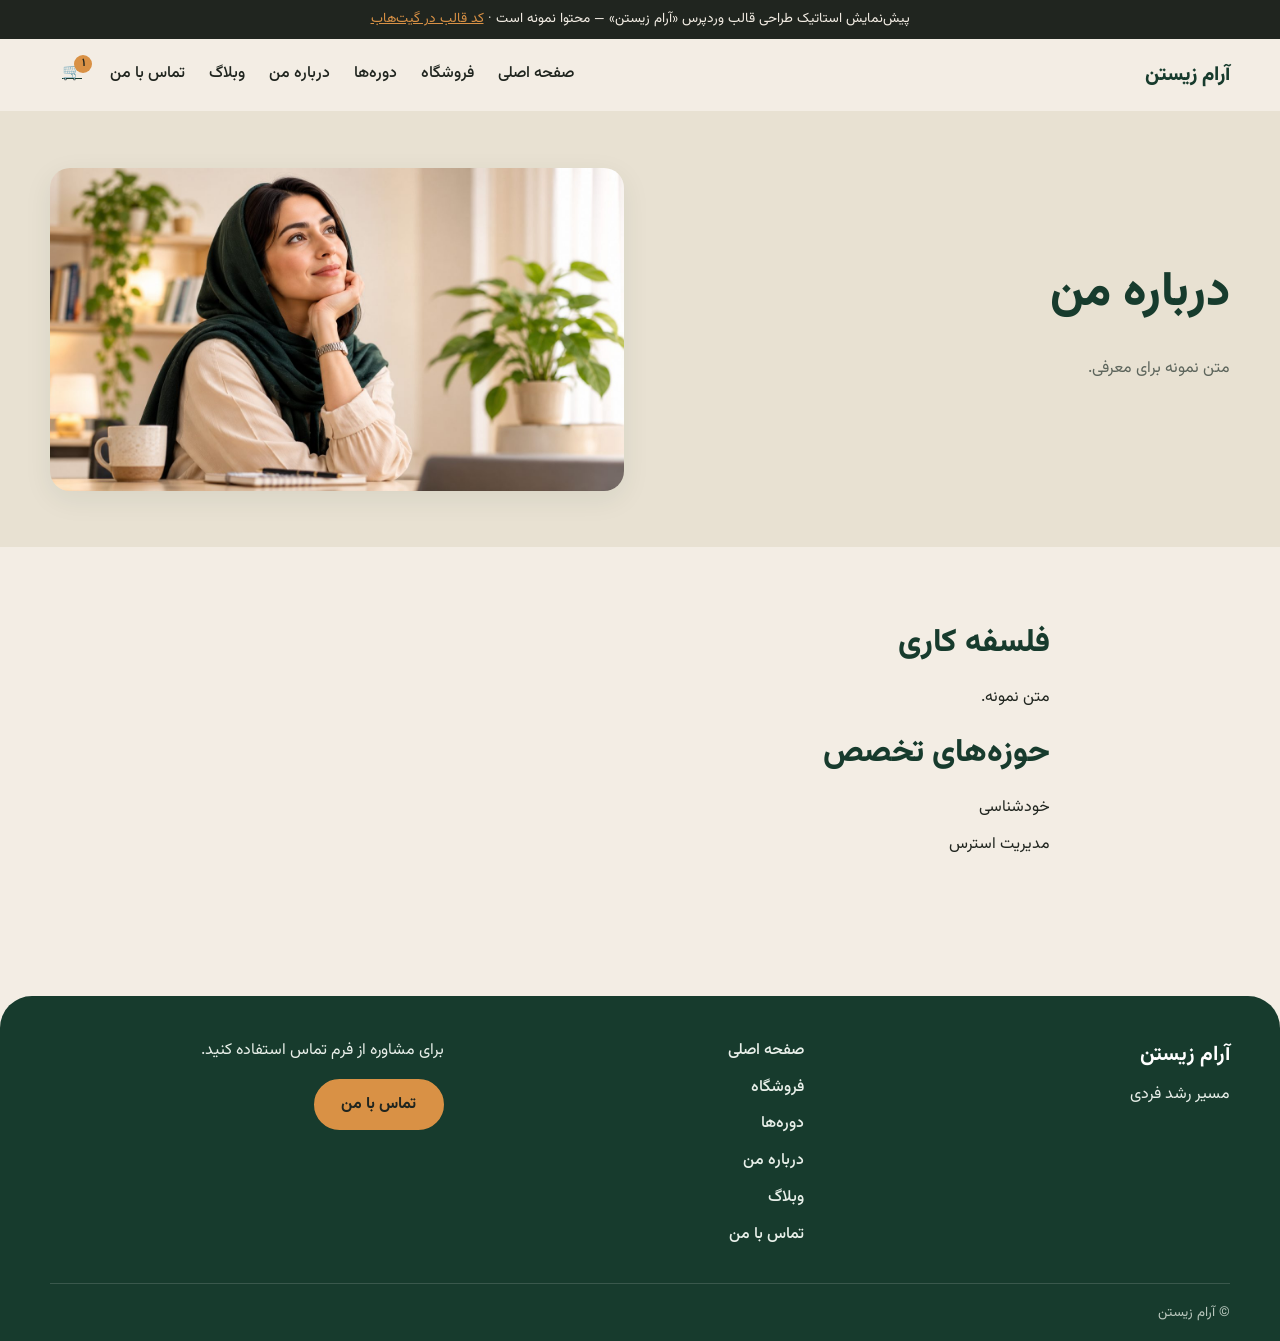
==== about.html @ 64fafef5 "Add files via upload" ====
<!DOCTYPE html><html lang="fa" dir="rtl"><head><meta charset="utf-8"><meta name="viewport" content="width=device-width,initial-scale=1"><title>درباره من | آرام زیستن</title><link rel="stylesheet" href="https://fonts.googleapis.com/css2?family=Vazirmatn:wght@300;400;500;700;800&display=swap"><link rel="stylesheet" href="assets/main.css"><link rel="stylesheet" href="assets/preview.css"></head><body><div class="demo-bar">پیش‌نمایش استاتیک طراحی قالب وردپرس «آرام زیستن» — محتوا نمونه است · <a href="https://github.com/mohadeseh-tavakoli/Aram-zist">کد قالب در گیت‌هاب</a></div><header class="site-header"><div class="wrap header-row"><button class="icon-btn nav-toggle" aria-expanded="false" aria-controls="primary-nav" aria-label="منو">☰</button><a class="brand" href="index.html"><span class="brand-name">آرام زیستن</span></a><nav id="primary-nav" class="primary-nav"><ul class="menu"><li><a href="index.html">صفحه اصلی</a></li><li><a href="shop.html">فروشگاه</a></li><li><a href="shop.html">دوره‌ها</a></li><li><a href="about.html">درباره من</a></li><li><a href="index.html">وبلاگ</a></li><li><a href="contact.html">تماس با من</a></li></ul></nav><div class="header-tools"><a class="icon-btn" href="cart.html" aria-label="سبد خرید">🛒<span class="cart-count">۱</span></a></div></div></header><main><section class="page-hero"><div class="wrap split"><div><h1>درباره من</h1><p>متن نمونه برای معرفی.</p></div><img src="assets/portrait.jpg" alt=""></div></section><div class="wrap section narrow entry"><h2>فلسفه کاری</h2><p>متن نمونه.</p><h2>حوزه‌های تخصص</h2><ul class="checks"><li>خودشناسی</li><li>مدیریت استرس</li></ul></div></main><footer class="site-footer"><div class="wrap footer-row"><div class="footer-brand"><strong>آرام زیستن</strong><span>مسیر رشد فردی</span></div><nav><ul class="menu"><li><a href="index.html">صفحه اصلی</a></li><li><a href="shop.html">فروشگاه</a></li><li><a href="shop.html">دوره‌ها</a></li><li><a href="about.html">درباره من</a></li><li><a href="index.html">وبلاگ</a></li><li><a href="contact.html">تماس با من</a></li></ul></nav><div class="newsletter"><span>برای مشاوره از فرم تماس استفاده کنید.</span><a class="btn" href="contact.html">تماس با من</a></div></div><div class="wrap copy">© آرام زیستن</div></footer><script>var n=document.querySelector('.nav-toggle'),m=document.getElementById('primary-nav');n.onclick=function(){var o=m.classList.toggle('open');n.setAttribute('aria-expanded',o)}</script></body></html>
---- assets/main.css ----
:root{--green:#173B2D;--cream:#F3EDE4;--beige:#E8E1D2;--orange:#D99145;--white:#fff;--text:#20251F;--muted:#5d655c;--r:20px;--shadow:0 8px 28px rgba(23,59,45,.08);--font:'Vazirmatn',Tahoma,system-ui,sans-serif}
*,*::before,*::after{box-sizing:border-box}
html{scroll-behavior:smooth}
body{margin:0;background:var(--cream);color:var(--text);font:400 1rem/1.9 var(--font);direction:rtl;text-align:right;-webkit-font-smoothing:antialiased}
img{max-width:100%;height:auto;display:block}
a{color:var(--green)}
h1,h2,h3{line-height:1.5;color:var(--green);margin:0 0 .5em;font-weight:800}
h1{font-size:clamp(1.9rem,4vw,3rem)}h2{font-size:clamp(1.4rem,2.6vw,2rem)}h3{font-size:1.15rem}
.wrap{width:min(1180px,100% - 2rem);margin-inline:auto}
.narrow{max-width:820px}.center{text-align:center}
.section{padding-block:clamp(2.5rem,6vw,4.5rem)}
.sr{position:absolute;width:1px;height:1px;overflow:hidden;clip:rect(0 0 0 0)}
.skip{position:absolute;inset-inline-start:1rem;top:-4rem;background:var(--green);color:#fff;padding:.5rem 1rem;border-radius:8px;z-index:100}.skip:focus{top:1rem}
:focus-visible{outline:3px solid var(--orange);outline-offset:2px}
.notice{background:var(--beige);border-radius:12px;padding:1rem;color:var(--muted)}
/* buttons */
.btn,.button,button.button,.woocommerce a.button,.woocommerce button.button,.woocommerce input.button,.woocommerce #respond input#submit{display:inline-flex;align-items:center;justify-content:center;gap:.5rem;background:var(--green);color:#fff;border:2px solid var(--green);border-radius:999px;padding:.7rem 1.6rem;font:700 1rem var(--font);text-decoration:none;cursor:pointer;min-height:46px;transition:background .2s,transform .2s}
.btn:hover,.woocommerce a.button:hover,.woocommerce button.button:hover{background:#0f2a20;color:#fff}
.btn-orange{background:var(--orange);border-color:var(--orange);color:#20251F}.btn-orange:hover{background:#c9812f;color:#20251F}
.btn-ghost{background:transparent;color:var(--green)}.btn-ghost:hover{background:var(--green);color:#fff}
.btn-sm{padding:.4rem 1.1rem;min-height:38px;font-size:.9rem}
.woocommerce a.button.alt,.woocommerce button.button.alt,.woocommerce #respond input#submit.alt{background:var(--orange);border-color:var(--orange);color:#20251F}
.woocommerce a.button.alt:hover,.woocommerce button.button.alt:hover{background:#c9812f;color:#20251F}
.icon-btn{position:relative;display:inline-flex;align-items:center;justify-content:center;width:44px;height:44px;border:0;background:transparent;color:var(--green);border-radius:50%;cursor:pointer}
.icon-btn:hover{background:var(--beige)}
/* header */
.site-header{position:sticky;top:0;z-index:50;background:rgba(243,237,228,.94);backdrop-filter:blur(8px);border-bottom:1px solid var(--beige)}
.header-row{display:flex;align-items:center;gap:1rem;min-height:72px}
.brand{text-decoration:none;font-weight:800;font-size:1.25rem;color:var(--green)}
.brand img{max-height:48px;width:auto}
.primary-nav{margin-inline-start:auto}
.menu{list-style:none;margin:0;padding:0;display:flex;gap:1.5rem}
.menu a{text-decoration:none;color:var(--text);font-weight:500;padding:.4rem 0;border-bottom:2px solid transparent}
.menu a:hover,.menu .current-menu-item>a{border-color:var(--orange)}
.menu li{position:relative}.menu .sub-menu{display:none;position:absolute;inset-inline-start:0;top:100%;background:#fff;list-style:none;margin:0;padding:.5rem;border-radius:12px;box-shadow:var(--shadow);min-width:180px}.menu li:hover>.sub-menu,.menu li:focus-within>.sub-menu{display:block}
.header-tools{display:flex;align-items:center;gap:.25rem}
.nav-toggle{display:none}
.cart-count{position:absolute;top:2px;inset-inline-start:2px;min-width:18px;height:18px;border-radius:9px;background:var(--orange);color:#20251F;font-size:.7rem;font-weight:700;line-height:18px;text-align:center;padding:0 4px}
.cart-count[data-count="0"]{display:none}
.header-search{background:var(--beige);padding:.75rem 0}.header-search form{display:flex;gap:.5rem}.header-search input{flex:1}
/* forms */
input[type=text],input[type=email],input[type=tel],input[type=search],input[type=number],input[type=password],textarea,select,.woocommerce form .form-row input.input-text,.woocommerce form .form-row textarea{width:100%;padding:.7rem 1rem;border:1.5px solid #cfc7b6;border-radius:14px;background:#fff;font:inherit;color:var(--text)}
input:focus,textarea:focus,select:focus{border-color:var(--green)}
.form label{display:block;font-weight:500;margin-bottom:.25rem}
.form p{margin:0 0 1rem}.field-error{display:block;color:#a12a1f;font-size:.875rem;margin-top:.25rem}
input.invalid,textarea.invalid{border-color:#a12a1f}
.form-msg{padding:.75rem 1rem;border-radius:12px}.form-msg.ok{background:#dcebe1;color:#0f3a24}.form-msg.err{background:#f6dcd8;color:#7a1f16}
.hp{position:absolute;inset-inline-start:-9999px}
.btn[disabled]{opacity:.6;cursor:wait}
/* hero */
.hero{padding-top:1.5rem}
.hero-grid{display:grid;grid-template-columns:1.05fr 1fr;gap:2rem;align-items:center;background:linear-gradient(135deg,var(--beige),var(--cream));border-radius:32px;padding:clamp(1.5rem,4vw,3rem);overflow:hidden}
.hero-text p{font-size:1.1rem;color:var(--muted);max-width:34em}
.actions{display:flex;flex-wrap:wrap;gap:.75rem;margin-top:1.5rem}
.hero-figure{margin:0}.hero-figure img{border-radius:28px;aspect-ratio:4/3;object-fit:cover;object-position:60% 30%;width:100%;box-shadow:var(--shadow)}
.trust{list-style:none;display:grid;grid-template-columns:repeat(3,1fr);gap:1rem;padding:0;margin-top:1.25rem}
.trust li{display:flex;align-items:center;justify-content:center;gap:.6rem;background:#fff;border-radius:var(--r);padding:1rem;box-shadow:var(--shadow);color:var(--green);font-weight:500}
.page-hero{background:var(--beige);padding:clamp(2rem,5vw,3.5rem) 0}
.page-hero p{color:var(--muted);max-width:36em}
.split{display:grid;grid-template-columns:1fr 1fr;gap:2rem;align-items:center}
.split img{border-radius:var(--r);box-shadow:var(--shadow)}
/* sections */
.sec-head{display:flex;justify-content:space-between;align-items:baseline;gap:1rem}
.more{font-size:.9rem;color:var(--orange);font-weight:700;text-decoration:none;filter:brightness(.7)}
.about-strip{background:var(--beige)}
.benefits{list-style:none;display:grid;grid-template-columns:repeat(auto-fit,minmax(170px,1fr));gap:1rem;padding:0}
.benefits li,.checks li{display:flex;align-items:center;gap:.6rem}
.benefits li{background:#fff;border-radius:var(--r);padding:1.1rem;box-shadow:var(--shadow);font-weight:500}
.benefits .icon,.checks .icon{color:var(--green);flex:none}
.checks{list-style:none;padding:0}.checks li{margin-bottom:.4rem}
.cta-band{display:flex;flex-wrap:wrap;gap:1.5rem;align-items:center;justify-content:space-between;background:var(--green);color:#fff;border-radius:28px;padding:clamp(1.5rem,4vw,2.5rem)}
.cta-band h2{color:#fff;margin:0}.cta-band p{margin:.25rem 0 0;color:#e1e8e3}
/* course cards + WC loop */
.course-grid,.woocommerce ul.products{display:grid;grid-template-columns:repeat(3,1fr);gap:1.5rem;list-style:none;margin:0;padding:0}
.woocommerce ul.products::before,.woocommerce ul.products::after{display:none}
.course-card,.woocommerce ul.products li.product{background:#fff;border-radius:var(--r);box-shadow:var(--shadow);overflow:hidden;width:auto!important;margin:0!important;float:none!important;padding:0 0 1rem;display:flex;flex-direction:column;position:relative}
.course-thumb{position:relative;display:block}.course-thumb img,.woocommerce ul.products li.product img{width:100%;aspect-ratio:16/11;object-fit:cover;margin:0!important}
.course-body{padding:1rem 1.25rem 0;display:flex;flex-direction:column;gap:.4rem;flex:1}
.course-body h3 a,.woocommerce-loop-product__title{color:var(--green);text-decoration:none}
.course-body p,.loop-desc{margin:0;color:var(--muted);font-size:.92rem;line-height:1.8}
.course-foot{display:flex;justify-content:space-between;align-items:center;gap:.5rem;margin-top:auto;padding-top:.75rem}
.price,.woocommerce .price,.woocommerce div.product p.price{color:var(--green)!important;font-weight:800}
.price del{color:var(--muted);font-weight:400;margin-inline-end:.4rem}.price ins{text-decoration:none}
.badge,.woocommerce span.onsale{position:absolute;top:12px;inset-inline-start:12px;background:var(--orange);color:#20251F;border-radius:999px;font-weight:700;font-size:.8rem;padding:.15rem .8rem;min-height:0;min-width:0;line-height:1.7;margin:0}
.woocommerce ul.products li.product .woocommerce-loop-product__title,.woocommerce ul.products li.product .price,.woocommerce ul.products li.product .star-rating,.woocommerce ul.products li.product .loop-desc{margin-inline:1.25rem}
.woocommerce ul.products li.product .button{margin:.75rem 1.25rem 0;align-self:flex-start}
.stars{display:inline-flex;color:#cfc7b6}.stars .on{color:var(--orange)}.stars .icon{width:16px;height:16px}
.woocommerce .star-rating span::before{color:var(--orange)}
.muted{color:var(--muted);font-size:.85rem}
/* shop layout */
.woocommerce-page #main>.woocommerce-notices-wrapper,.woocommerce-page #main>.woocommerce-breadcrumb{width:min(1180px,100% - 2rem);margin:1rem auto 0}
.archive.woocommerce #primary,.post-type-archive-product #main,.tax-product_cat #main{display:block}
.shop-wrap{display:grid;grid-template-columns:260px 1fr;gap:2rem}
.woocommerce .woocommerce-result-count,.woocommerce .woocommerce-ordering{margin-bottom:1rem}
.shop-side .widget{background:#fff;border-radius:var(--r);padding:1.1rem 1.25rem;box-shadow:var(--shadow);margin-bottom:1rem}
.shop-side ul{list-style:none;padding:0;margin:0}.shop-side li{padding:.2rem 0}.shop-side a{text-decoration:none}
.widget-title{font-size:1rem}
.woocommerce .widget_price_filter .ui-slider .ui-slider-range{background:var(--orange)}
.woocommerce .widget_price_filter .ui-slider .ui-slider-handle{background:var(--green)}
.woocommerce nav.woocommerce-pagination ul{border:0;display:flex;gap:.4rem;justify-content:center}
.woocommerce nav.woocommerce-pagination ul li{border:0}
.woocommerce nav.woocommerce-pagination ul li a,.woocommerce nav.woocommerce-pagination ul li span{border-radius:50%;min-width:40px;line-height:40px;padding:0;text-align:center;background:#fff}
.woocommerce nav.woocommerce-pagination ul li span.current{background:var(--green);color:#fff}
/* single product */
.woocommerce div.product{display:grid;grid-template-columns:1fr 1fr;gap:2rem;padding-block:2rem}
.woocommerce div.product div.images,.woocommerce div.product div.summary{float:none;width:auto;margin:0}
.woocommerce div.product div.images img{border-radius:var(--r)}
.woocommerce div.product .product_title{font-size:clamp(1.6rem,3vw,2.2rem)}
.woocommerce div.product p.price{font-size:1.6rem}
.woocommerce div.product form.cart .button{min-height:54px;font-size:1.1rem;padding-inline:2.5rem;box-shadow:0 8px 20px rgba(217,145,69,.35)}
.woocommerce .quantity .qty{width:5rem;border-radius:14px;border:1.5px solid #cfc7b6;padding:.6rem}
.course-features{list-style:none;padding:0;margin:1.25rem 0}.course-features li{display:flex;gap:.6rem;align-items:center;margin-bottom:.3rem}.course-features .icon{color:var(--green)}
.woocommerce div.product .woocommerce-tabs,.woocommerce div.product .related,.woocommerce div.product .instructor{grid-column:1/-1}
.woocommerce div.product .woocommerce-tabs ul.tabs{padding:0;margin:0 0 1rem;display:flex;gap:1rem;flex-wrap:wrap;border-bottom:1px solid var(--beige);overflow:visible}
.woocommerce div.product .woocommerce-tabs ul.tabs::before,.woocommerce div.product .woocommerce-tabs ul.tabs li::before,.woocommerce div.product .woocommerce-tabs ul.tabs li::after{display:none}
.woocommerce div.product .woocommerce-tabs ul.tabs li{background:none;border:0;margin:0;padding:0;border-radius:0}
.woocommerce div.product .woocommerce-tabs ul.tabs li a{padding:.6rem .2rem;color:var(--muted);font-weight:700}
.woocommerce div.product .woocommerce-tabs ul.tabs li.active a{color:var(--green);box-shadow:0 2px 0 var(--orange)}
.woocommerce div.product .woocommerce-tabs .panel{background:#fff;border-radius:var(--r);padding:1.5rem;box-shadow:var(--shadow)}
.curriculum{padding-inline-start:1.4rem}.curriculum li{padding:.4rem 0;border-bottom:1px dashed var(--beige)}
.instructor{display:flex;gap:1.25rem;align-items:center;background:#fff;border-radius:var(--r);padding:1.25rem;box-shadow:var(--shadow)}
.instructor img{width:96px;height:96px;border-radius:50%;object-fit:cover;object-position:60% 25%}.instructor h3,.instructor p{margin:0 0 .3rem}
.sticky-cta{display:none}
/* cart + checkout + account */
.woocommerce table.shop_table{border:0;border-collapse:separate;border-spacing:0 .75rem;background:none}
.woocommerce table.shop_table th,.woocommerce table.shop_table td{border:0;background:#fff;padding:1rem}
.woocommerce table.shop_table td:first-child,.woocommerce table.shop_table th:first-child{border-radius:0 var(--r) var(--r) 0}
.woocommerce table.shop_table td:last-child,.woocommerce table.shop_table th:last-child{border-radius:var(--r) 0 0 var(--r)}
.woocommerce table.cart img{width:72px;border-radius:12px}
.woocommerce a.remove{color:#a12a1f!important;font-size:1.4rem}.woocommerce a.remove:hover{background:#a12a1f;color:#fff!important}
.woocommerce .cart-collaterals .cart_totals{float:none;width:min(480px,100%);margin-inline-start:0}
.woocommerce .cart-collaterals .cart_totals h2{font-size:1.3rem}
.woocommerce #coupon_code{width:12rem;display:inline-block}
.woocommerce .wc-proceed-to-checkout a.checkout-button{background:var(--green);color:#fff;font-size:1.05rem;padding:1rem}
.woocommerce-message,.woocommerce-info,.woocommerce-error{border:0;border-radius:14px;background:var(--beige);color:var(--text)}
.woocommerce-message::before,.woocommerce-info::before{color:var(--green)}
.woocommerce-checkout #payment{background:var(--beige);border-radius:var(--r)}
.woocommerce-account .woocommerce-MyAccount-navigation ul{list-style:none;padding:0}
.entry>.woocommerce,.woocommerce-cart .entry,.woocommerce-checkout .entry,.woocommerce-account .entry{max-width:1100px}
/* posts, pages */
.post-grid{display:grid;grid-template-columns:repeat(3,1fr);gap:1.5rem}
.post-card{background:#fff;border-radius:var(--r);box-shadow:var(--shadow);overflow:hidden}
.post-card img{width:100%;aspect-ratio:16/10;object-fit:cover}.post-card-body{padding:1rem 1.25rem}.post-card h2,.post-card h3{font-size:1.1rem;margin:0}.post-card a{text-decoration:none}
.entry img{border-radius:var(--r)}.meta{color:var(--muted)}
/* testimonials, faq */
.sec-title{margin-bottom:1.25rem}
.slider{display:flex;align-items:center;gap:.5rem}
.slider-track{display:flex;gap:1rem;overflow-x:auto;scroll-snap-type:x mandatory;scrollbar-width:none;flex:1;padding:.5rem .25rem}
.slider-track::-webkit-scrollbar{display:none}
.review{flex:0 0 min(360px,85%);scroll-snap-align:start;margin:0;background:#fff;border-radius:var(--r);padding:1.5rem;box-shadow:var(--shadow)}
.review footer{display:flex;align-items:center;gap:.75rem;margin-top:1rem}.review img{border-radius:50%;width:56px;height:56px;object-fit:cover}.review cite{font-style:normal;font-weight:700;color:var(--green)}
.faq-item{background:#fff;border-radius:16px;margin-bottom:.75rem;box-shadow:var(--shadow)}
.faq-item h3{margin:0}.faq-item button{all:unset;box-sizing:border-box;display:flex;justify-content:space-between;width:100%;padding:1rem 1.25rem;cursor:pointer;font-weight:700;color:var(--green)}
.faq-item button:focus-visible{outline:3px solid var(--orange)}
.faq-item button::after{content:"+";font-size:1.4rem;line-height:1}.faq-item button[aria-expanded=true]::after{content:"−"}
.faq-panel{padding:0 1.25rem 1.25rem;color:var(--muted)}
/* contact */
.contact-grid{display:grid;grid-template-columns:1.2fr 1fr;gap:2rem}
.contact-info{background:#fff;border-radius:var(--r);padding:1.5rem;box-shadow:var(--shadow);align-self:start}
.map{width:100%;height:240px;border:0;border-radius:var(--r);margin-top:1rem}
.social{display:flex;gap:1rem;flex-wrap:wrap;margin:.75rem 0}
/* footer */
.site-footer{background:var(--green);color:#e8efe9;margin-top:3rem;padding:2.5rem 0 1rem;border-radius:32px 32px 0 0}
.site-footer a{color:#fff}
.footer-row{display:grid;grid-template-columns:1.2fr 1fr 1.2fr;gap:2rem;align-items:start}
.footer-brand{display:flex;flex-direction:column;gap:.25rem}.footer-brand strong{font-size:1.3rem;color:#fff}
.site-footer .menu{flex-direction:column;gap:.4rem}.site-footer .menu a{color:#e8efe9}
.newsletter{display:flex;flex-direction:column;gap:.75rem;align-items:flex-start}
.site-footer .btn{background:var(--orange);border-color:var(--orange);color:#20251F}
.copy{margin-top:2rem;padding-top:1rem;border-top:1px solid rgba(255,255,255,.15);font-size:.85rem;color:#b9c7bd}
/* responsive */
@media (max-width:1024px){.course-grid,.woocommerce ul.products,.post-grid{grid-template-columns:repeat(2,1fr)}.hero-grid,.split{grid-template-columns:1fr}.shop-wrap{grid-template-columns:1fr}.footer-row{grid-template-columns:1fr 1fr}}
@media (max-width:820px){
	.nav-toggle{display:inline-flex}
	.primary-nav{position:fixed;inset:72px 0 auto 0;background:var(--cream);padding:1rem;border-bottom:1px solid var(--beige);transform:translateY(-120%);visibility:hidden;transition:transform .25s,visibility .25s;margin:0;max-height:calc(100vh - 72px);overflow:auto}
	.primary-nav.open{transform:none;visibility:visible}
	.menu{flex-direction:column;gap:0}.menu a{display:block;padding:.8rem .25rem;border-bottom:1px solid var(--beige)}
	.menu .sub-menu{position:static;display:block;box-shadow:none;background:none}
	.brand{margin-inline-end:auto}.header-row{gap:.25rem}
	.woocommerce div.product{grid-template-columns:1fr}
	.contact-grid{grid-template-columns:1fr}
	.sticky-cta{display:flex;position:fixed;inset:auto 0 0 0;z-index:60;background:#fff;box-shadow:0 -6px 20px rgba(0,0,0,.12);padding:.6rem 1rem calc(.6rem + env(safe-area-inset-bottom));align-items:center;justify-content:space-between;gap:1rem}
	body.single-product{padding-bottom:84px}
	.woocommerce table.shop_table_responsive tr td{background:#fff}
}
@media (max-width:600px){.course-grid,.woocommerce ul.products,.post-grid{grid-template-columns:1fr}.trust{grid-template-columns:1fr}.footer-row{grid-template-columns:1fr}.instructor{flex-direction:column;text-align:center}}
@media (prefers-reduced-motion:reduce){*{transition:none!important;scroll-behavior:auto!important}}
---- assets/preview.css ----
.demo-bar{background:#20251F;color:#f3ede4;text-align:center;font-size:.85rem;padding:.4rem 1rem}.demo-bar a{color:#D99145}
.ph{aspect-ratio:16/11;display:block}.g1{background:linear-gradient(135deg,#173B2D,#4f7a5e)}.g2{background:linear-gradient(135deg,#D99145,#e8c08a)}.g3{background:linear-gradient(135deg,#6b8f71,#E8E1D2)}.g4{background:linear-gradient(135deg,#E8E1D2,#b9a98a)}
.shop-wrap{display:grid;grid-template-columns:260px 1fr;gap:2rem}@media(max-width:1024px){.shop-wrap{grid-template-columns:1fr}}
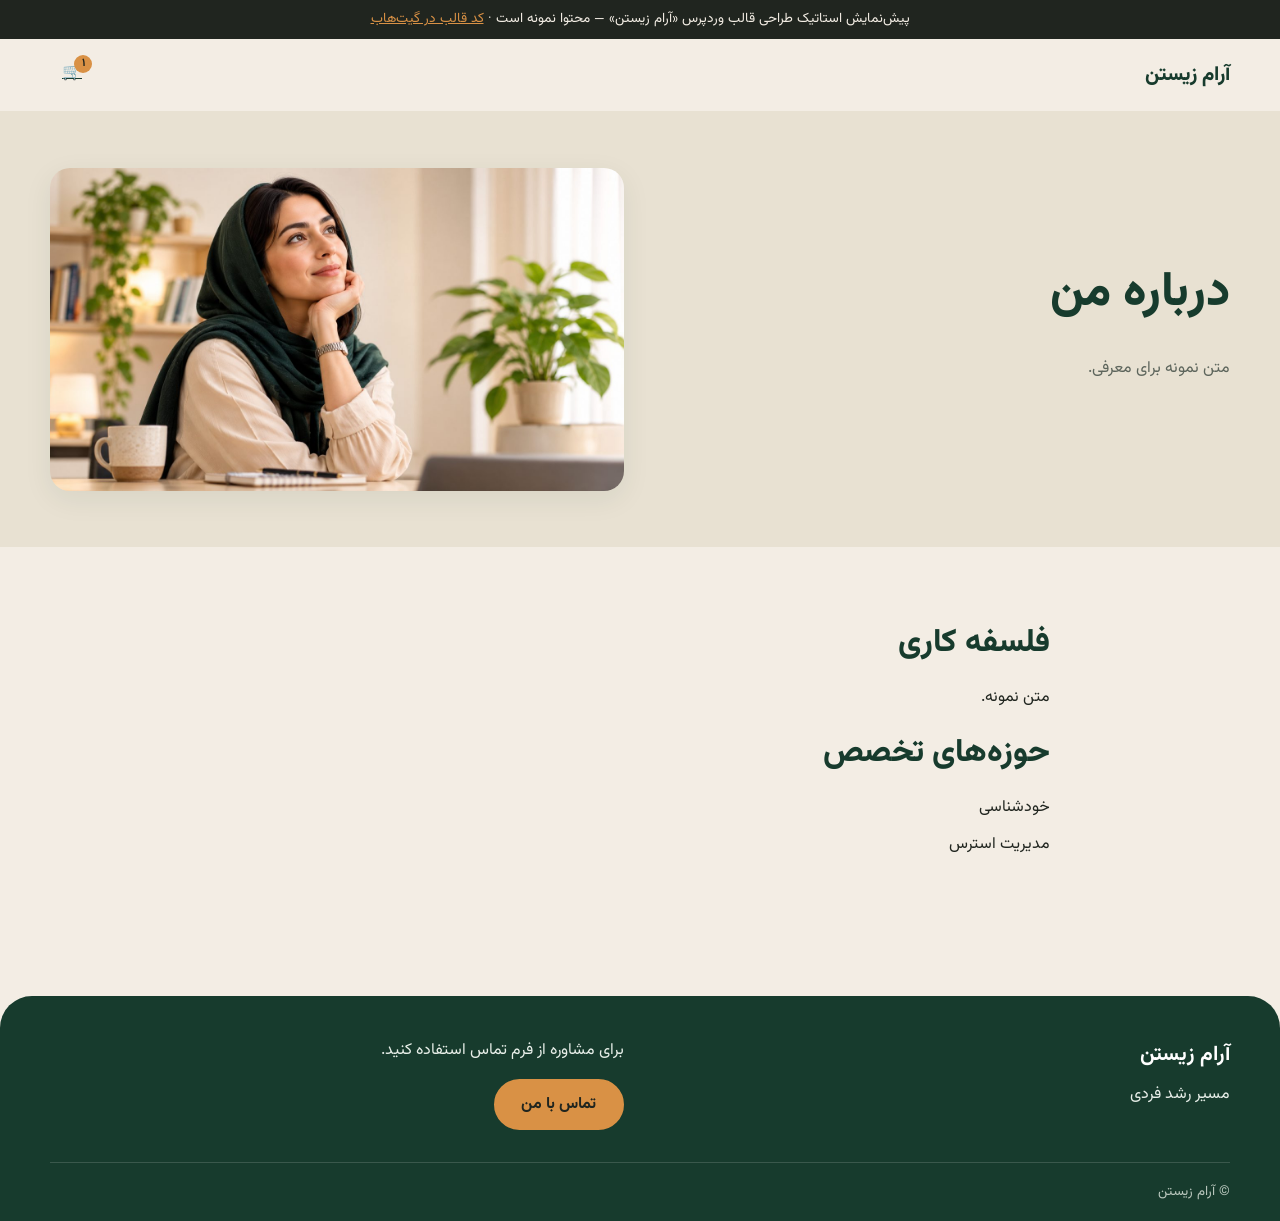
==== commit 331f7451: "Add files via upload" ====
--- a/about.html
+++ b/about.html
@@ -1 +1 @@
-<!DOCTYPE html><html lang="fa" dir="rtl"><head><meta charset="utf-8"><meta name="viewport" content="width=device-width,initial-scale=1"><title>درباره من | آرام زیستن</title><link rel="stylesheet" href="https://fonts.googleapis.com/css2?family=Vazirmatn:wght@300;400;500;700;800&display=swap"><link rel="stylesheet" href="assets/main.css"><link rel="stylesheet" href="assets/preview.css"></head><body><div class="demo-bar">پیش‌نمایش استاتیک طراحی قالب وردپرس «آرام زیستن» — محتوا نمونه است · <a href="https://github.com/mohadeseh-tavakoli/Aram-zist">کد قالب در گیت‌هاب</a></div><header class="site-header"><div class="wrap header-row"><button class="icon-btn nav-toggle" aria-expanded="false" aria-controls="primary-nav" aria-label="منو">☰</button><a class="brand" href="index.html"><span class="brand-name">آرام زیستن</span></a><nav id="primary-nav" class="primary-nav"><ul class="menu"><li><a href="index.html">صفحه اصلی</a></li><li><a href="shop.html">فروشگاه</a></li><li><a href="shop.html">دوره‌ها</a></li><li><a href="about.html">درباره من</a></li><li><a href="index.html">وبلاگ</a></li><li><a href="contact.html">تماس با من</a></li></ul></nav><div class="header-tools"><a class="icon-btn" href="cart.html" aria-label="سبد خرید">🛒<span class="cart-count">۱</span></a></div></div></header><main><section class="page-hero"><div class="wrap split"><div><h1>درباره من</h1><p>متن نمونه برای معرفی.</p></div><img src="assets/portrait.jpg" alt=""></div></section><div class="wrap section narrow entry"><h2>فلسفه کاری</h2><p>متن نمونه.</p><h2>حوزه‌های تخصص</h2><ul class="checks"><li>خودشناسی</li><li>مدیریت استرس</li></ul></div></main><footer class="site-footer"><div class="wrap footer-row"><div class="footer-brand"><strong>آرام زیستن</strong><span>مسیر رشد فردی</span></div><nav><ul class="menu"><li><a href="index.html">صفحه اصلی</a></li><li><a href="shop.html">فروشگاه</a></li><li><a href="shop.html">دوره‌ها</a></li><li><a href="about.html">درباره من</a></li><li><a href="index.html">وبلاگ</a></li><li><a href="contact.html">تماس با من</a></li></ul></nav><div class="newsletter"><span>برای مشاوره از فرم تماس استفاده کنید.</span><a class="btn" href="contact.html">تماس با من</a></div></div><div class="wrap copy">© آرام زیستن</div></footer><script>var n=document.querySelector('.nav-toggle'),m=document.getElementById('primary-nav');n.onclick=function(){var o=m.classList.toggle('open');n.setAttribute('aria-expanded',o)}</script></body></html>+<!DOCTYPE html><html lang="fa" dir="rtl"><head><meta charset="utf-8"><meta name="viewport" content="width=device-width,initial-scale=1"><title>درباره من | آرام زیستن</title><link rel="stylesheet" href="https://fonts.googleapis.com/css2?family=Vazirmatn:wght@300;400;500;700;800&display=swap"><link rel="stylesheet" href="assets/main.css"><link rel="stylesheet" href="assets/preview.css"></head><body><div class="demo-bar">پیش‌نمایش استاتیک طراحی قالب وردپرس «آرام زیستن» — محتوا نمونه است · <a href="https://github.com/mohadeseh-tavakoli/Aram-zist">کد قالب در گیت‌هاب</a></div><header class="site-header"><div class="wrap header-row"><a class="brand" href="index.html"><span class="brand-name">آرام زیستن</span></a><div class="header-tools"><a class="icon-btn" href="cart.html" aria-label="سبد خرید">🛒<span class="cart-count">۱</span></a></div></div></header><main><section class="page-hero"><div class="wrap split"><div><h1>درباره من</h1><p>متن نمونه برای معرفی.</p></div><img src="assets/portrait.jpg" alt=""></div></section><div class="wrap section narrow entry"><h2>فلسفه کاری</h2><p>متن نمونه.</p><h2>حوزه‌های تخصص</h2><ul class="checks"><li>خودشناسی</li><li>مدیریت استرس</li></ul></div></main><footer class="site-footer"><div class="wrap footer-row"><div class="footer-brand"><strong>آرام زیستن</strong><span>مسیر رشد فردی</span></div><div class="newsletter"><span>برای مشاوره از فرم تماس استفاده کنید.</span><a class="btn" href="contact.html">تماس با من</a></div></div><div class="wrap copy">© آرام زیستن</div></footer></body></html>
--- a/assets/main.css
+++ b/assets/main.css
@@ -2,7 +2,8 @@
 *,*::before,*::after{box-sizing:border-box}
 html{scroll-behavior:smooth}
 body{margin:0;background:var(--cream);color:var(--text);font:400 1rem/1.9 var(--font);direction:rtl;text-align:right;-webkit-font-smoothing:antialiased}
-img{max-width:100%;height:auto;display:block}
+img,iframe,video{max-width:100%;height:auto;display:block}
+body{overflow-x:hidden}
 a{color:var(--green)}
 h1,h2,h3{line-height:1.5;color:var(--green);margin:0 0 .5em;font-weight:800}
 h1{font-size:clamp(1.9rem,4vw,3rem)}h2{font-size:clamp(1.4rem,2.6vw,2rem)}h3{font-size:1.15rem}
@@ -33,7 +34,8 @@
 .menu a{text-decoration:none;color:var(--text);font-weight:500;padding:.4rem 0;border-bottom:2px solid transparent}
 .menu a:hover,.menu .current-menu-item>a{border-color:var(--orange)}
 .menu li{position:relative}.menu .sub-menu{display:none;position:absolute;inset-inline-start:0;top:100%;background:#fff;list-style:none;margin:0;padding:.5rem;border-radius:12px;box-shadow:var(--shadow);min-width:180px}.menu li:hover>.sub-menu,.menu li:focus-within>.sub-menu{display:block}
-.header-tools{display:flex;align-items:center;gap:.25rem}
+.header-tools{display:flex;align-items:center;gap:.25rem;margin-inline-start:auto}
+.primary-nav~.header-tools{margin-inline-start:0}
 .nav-toggle{display:none}
 .cart-count{position:absolute;top:2px;inset-inline-start:2px;min-width:18px;height:18px;border-radius:9px;background:var(--orange);color:#20251F;font-size:.7rem;font-weight:700;line-height:18px;text-align:center;padding:0 4px}
 .cart-count[data-count="0"]{display:none}
@@ -53,7 +55,7 @@
 .hero-text p{font-size:1.1rem;color:var(--muted);max-width:34em}
 .actions{display:flex;flex-wrap:wrap;gap:.75rem;margin-top:1.5rem}
 .hero-figure{margin:0}.hero-figure img{border-radius:28px;aspect-ratio:4/3;object-fit:cover;object-position:60% 30%;width:100%;box-shadow:var(--shadow)}
-.trust{list-style:none;display:grid;grid-template-columns:repeat(3,1fr);gap:1rem;padding:0;margin-top:1.25rem}
+.trust{list-style:none;display:grid;grid-template-columns:repeat(auto-fit,minmax(170px,1fr));gap:1rem;padding:0;margin-top:1.25rem}
 .trust li{display:flex;align-items:center;justify-content:center;gap:.6rem;background:#fff;border-radius:var(--r);padding:1rem;box-shadow:var(--shadow);color:var(--green);font-weight:500}
 .page-hero{background:var(--beige);padding:clamp(2rem,5vw,3.5rem) 0}
 .page-hero p{color:var(--muted);max-width:36em}
@@ -102,7 +104,9 @@
 .woocommerce nav.woocommerce-pagination ul li a,.woocommerce nav.woocommerce-pagination ul li span{border-radius:50%;min-width:40px;line-height:40px;padding:0;text-align:center;background:#fff}
 .woocommerce nav.woocommerce-pagination ul li span.current{background:var(--green);color:#fff}
 /* single product */
-.woocommerce div.product{display:grid;grid-template-columns:1fr 1fr;gap:2rem;padding-block:2rem}
+.woocommerce div.product{display:grid;grid-template-columns:minmax(0,1fr) minmax(0,1fr);gap:clamp(1.25rem,3vw,2.5rem);padding-block:2rem;align-items:start}
+.woocommerce div.product div.summary{grid-column:1;grid-row:1}
+.woocommerce div.product div.images{grid-column:2;grid-row:1}
 .woocommerce div.product div.images,.woocommerce div.product div.summary{float:none;width:auto;margin:0}
 .woocommerce div.product div.images img{border-radius:var(--r)}
 .woocommerce div.product .product_title{font-size:clamp(1.6rem,3vw,2.2rem)}
@@ -162,14 +166,14 @@
 /* footer */
 .site-footer{background:var(--green);color:#e8efe9;margin-top:3rem;padding:2.5rem 0 1rem;border-radius:32px 32px 0 0}
 .site-footer a{color:#fff}
-.footer-row{display:grid;grid-template-columns:1.2fr 1fr 1.2fr;gap:2rem;align-items:start}
+.footer-row{display:grid;grid-template-columns:repeat(auto-fit,minmax(220px,1fr));gap:2rem;align-items:start}
 .footer-brand{display:flex;flex-direction:column;gap:.25rem}.footer-brand strong{font-size:1.3rem;color:#fff}
 .site-footer .menu{flex-direction:column;gap:.4rem}.site-footer .menu a{color:#e8efe9}
 .newsletter{display:flex;flex-direction:column;gap:.75rem;align-items:flex-start}
 .site-footer .btn{background:var(--orange);border-color:var(--orange);color:#20251F}
 .copy{margin-top:2rem;padding-top:1rem;border-top:1px solid rgba(255,255,255,.15);font-size:.85rem;color:#b9c7bd}
 /* responsive */
-@media (max-width:1024px){.course-grid,.woocommerce ul.products,.post-grid{grid-template-columns:repeat(2,1fr)}.hero-grid,.split{grid-template-columns:1fr}.shop-wrap{grid-template-columns:1fr}.footer-row{grid-template-columns:1fr 1fr}}
+@media (max-width:1024px){.course-grid,.woocommerce ul.products,.post-grid{grid-template-columns:repeat(2,minmax(0,1fr))}.hero-grid,.split{grid-template-columns:1fr}.shop-wrap{grid-template-columns:1fr}.shop-side{display:grid;grid-template-columns:repeat(auto-fit,minmax(220px,1fr));gap:1rem}.shop-side .widget{margin:0}}
 @media (max-width:820px){
 	.nav-toggle{display:inline-flex}
 	.primary-nav{position:fixed;inset:72px 0 auto 0;background:var(--cream);padding:1rem;border-bottom:1px solid var(--beige);transform:translateY(-120%);visibility:hidden;transition:transform .25s,visibility .25s;margin:0;max-height:calc(100vh - 72px);overflow:auto}
@@ -177,11 +181,13 @@
 	.menu{flex-direction:column;gap:0}.menu a{display:block;padding:.8rem .25rem;border-bottom:1px solid var(--beige)}
 	.menu .sub-menu{position:static;display:block;box-shadow:none;background:none}
 	.brand{margin-inline-end:auto}.header-row{gap:.25rem}
-	.woocommerce div.product{grid-template-columns:1fr}
+	.woocommerce div.product{grid-template-columns:minmax(0,1fr)}
+	.woocommerce div.product div.images,.woocommerce div.product div.summary{grid-column:1}
+	.woocommerce div.product div.images{grid-row:1}.woocommerce div.product div.summary{grid-row:2}
 	.contact-grid{grid-template-columns:1fr}
 	.sticky-cta{display:flex;position:fixed;inset:auto 0 0 0;z-index:60;background:#fff;box-shadow:0 -6px 20px rgba(0,0,0,.12);padding:.6rem 1rem calc(.6rem + env(safe-area-inset-bottom));align-items:center;justify-content:space-between;gap:1rem}
 	body.single-product{padding-bottom:84px}
 	.woocommerce table.shop_table_responsive tr td{background:#fff}
 }
-@media (max-width:600px){.course-grid,.woocommerce ul.products,.post-grid{grid-template-columns:1fr}.trust{grid-template-columns:1fr}.footer-row{grid-template-columns:1fr}.instructor{flex-direction:column;text-align:center}}
+@media (max-width:600px){.course-grid,.woocommerce ul.products,.post-grid{grid-template-columns:minmax(0,1fr)}.hero-grid{border-radius:24px}.cta-band .btn{width:100%}.actions .btn{flex:1 1 100%}.woocommerce table.shop_table td{padding:.75rem}.woocommerce #coupon_code{width:100%;margin-bottom:.5rem}.instructor{flex-direction:column;text-align:center}}
 @media (prefers-reduced-motion:reduce){*{transition:none!important;scroll-behavior:auto!important}}
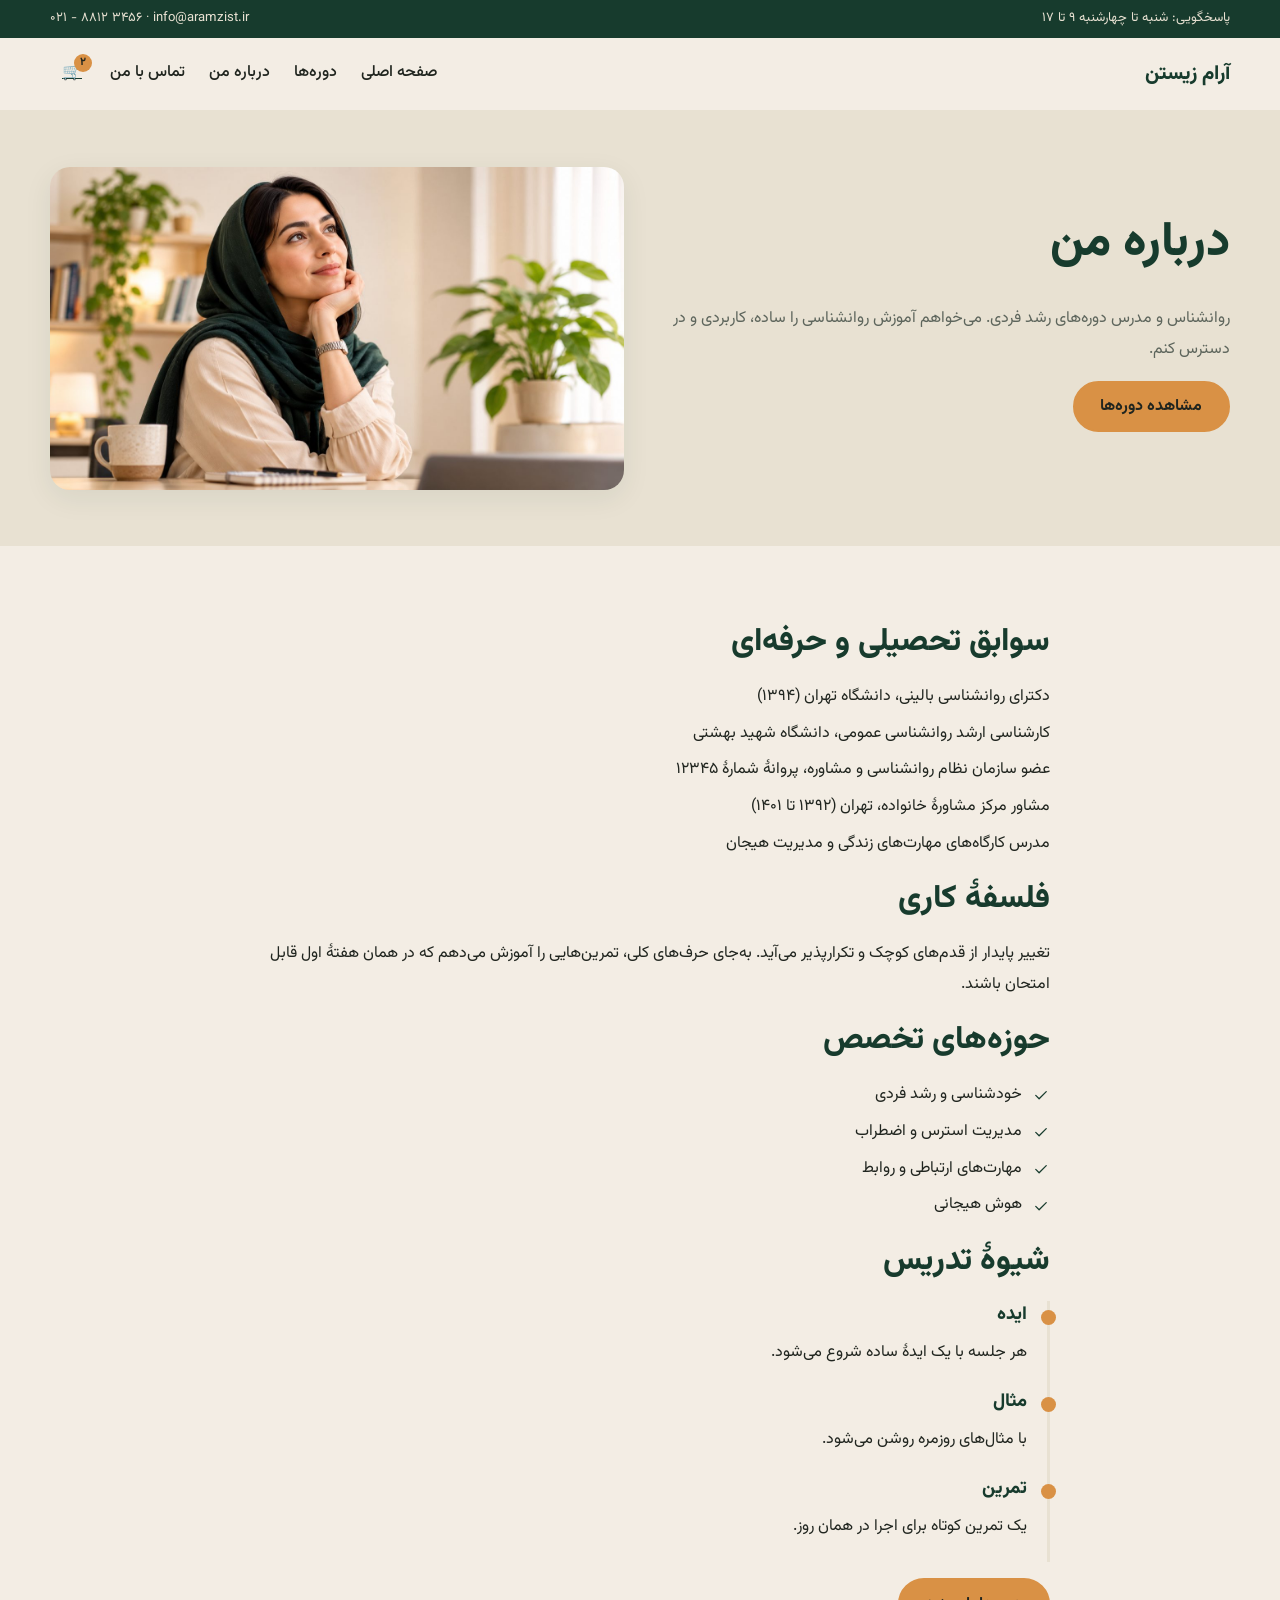
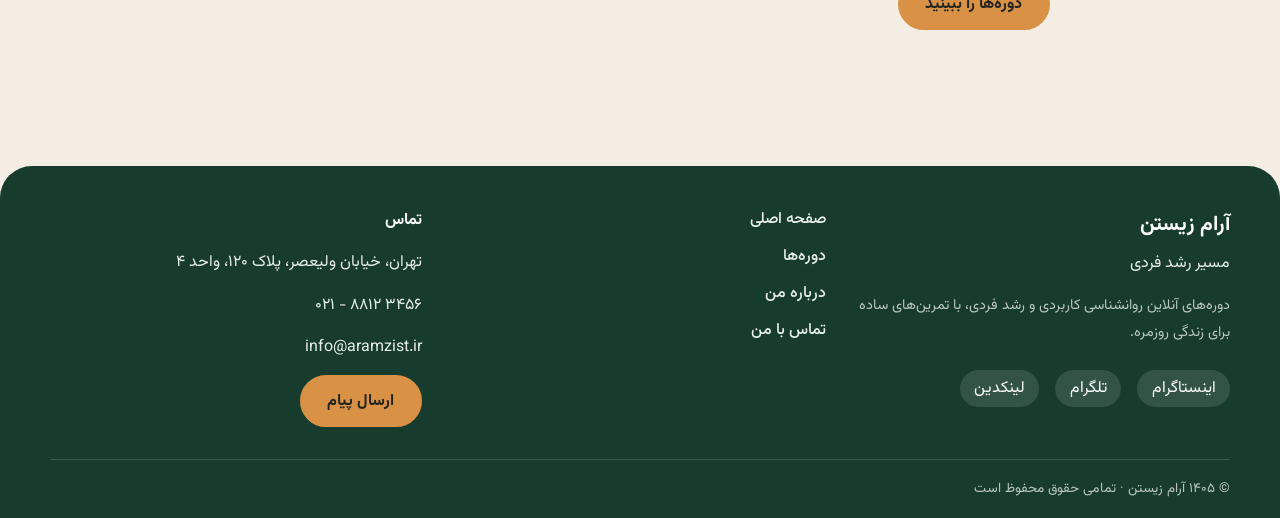
==== commit 789e4274: "Add files via upload" ====
--- a/about.html
+++ b/about.html
@@ -1 +1,4 @@
-<!DOCTYPE html><html lang="fa" dir="rtl"><head><meta charset="utf-8"><meta name="viewport" content="width=device-width,initial-scale=1"><title>درباره من | آرام زیستن</title><link rel="stylesheet" href="https://fonts.googleapis.com/css2?family=Vazirmatn:wght@300;400;500;700;800&display=swap"><link rel="stylesheet" href="assets/main.css"><link rel="stylesheet" href="assets/preview.css"></head><body><div class="demo-bar">پیش‌نمایش استاتیک طراحی قالب وردپرس «آرام زیستن» — محتوا نمونه است · <a href="https://github.com/mohadeseh-tavakoli/Aram-zist">کد قالب در گیت‌هاب</a></div><header class="site-header"><div class="wrap header-row"><a class="brand" href="index.html"><span class="brand-name">آرام زیستن</span></a><div class="header-tools"><a class="icon-btn" href="cart.html" aria-label="سبد خرید">🛒<span class="cart-count">۱</span></a></div></div></header><main><section class="page-hero"><div class="wrap split"><div><h1>درباره من</h1><p>متن نمونه برای معرفی.</p></div><img src="assets/portrait.jpg" alt=""></div></section><div class="wrap section narrow entry"><h2>فلسفه کاری</h2><p>متن نمونه.</p><h2>حوزه‌های تخصص</h2><ul class="checks"><li>خودشناسی</li><li>مدیریت استرس</li></ul></div></main><footer class="site-footer"><div class="wrap footer-row"><div class="footer-brand"><strong>آرام زیستن</strong><span>مسیر رشد فردی</span></div><div class="newsletter"><span>برای مشاوره از فرم تماس استفاده کنید.</span><a class="btn" href="contact.html">تماس با من</a></div></div><div class="wrap copy">© آرام زیستن</div></footer></body></html>+<!DOCTYPE html><html lang="fa" dir="rtl"><head><meta charset="utf-8"><meta name="viewport" content="width=device-width,initial-scale=1"><title>درباره من | آرام زیستن</title><meta name="description" content="معرفی روانشناس و مدرس"><link rel="stylesheet" href="https://fonts.googleapis.com/css2?family=Vazirmatn:wght@300;400;500;700;800&display=swap"><link rel="stylesheet" href="assets/main.css"><link rel="stylesheet" href="assets/preview.css"></head><body><div class="topbar"><div class="wrap"><span>پاسخگویی: شنبه تا چهارشنبه ۹ تا ۱۷</span><span dir="ltr">۰۲۱ - ۸۸۱۲ ۳۴۵۶ · info@aramzist.ir</span></div></div><header class="site-header"><div class="wrap header-row"><button class="icon-btn nav-toggle" aria-expanded="false" aria-controls="primary-nav" aria-label="منو">☰</button><a class="brand" href="index.html"><span class="brand-name">آرام زیستن</span></a><nav id="primary-nav" class="primary-nav"><ul class="menu"><li><a href="index.html">صفحه اصلی</a></li><li><a href="shop.html">دوره‌ها</a></li><li><a href="about.html">درباره من</a></li><li><a href="contact.html">تماس با من</a></li></ul></nav><div class="header-tools"><a class="icon-btn" href="cart.html" aria-label="سبد خرید">🛒<span class="cart-count">۲</span></a></div></div></header><main><section class="page-hero"><div class="wrap split"><div><h1>درباره من</h1><p>روانشناس و مدرس دوره‌های رشد فردی. می‌خواهم آموزش روانشناسی را ساده، کاربردی و در دسترس کنم.</p><p><a class="btn btn-orange" href="shop.html">مشاهده دوره‌ها</a></p></div><img src="assets/portrait.jpg" alt="" width="700" height="394"></div></section><div class="wrap section narrow entry"><h2>سوابق تحصیلی و حرفه‌ای</h2><ul class="checks"><li>دکترای روانشناسی بالینی، دانشگاه تهران (۱۳۹۴)</li><li>کارشناسی ارشد روانشناسی عمومی، دانشگاه شهید بهشتی</li><li>عضو سازمان نظام روانشناسی و مشاوره، پروانهٔ شمارهٔ ۱۲۳۴۵</li><li>مشاور مرکز مشاورهٔ خانواده، تهران (۱۳۹۲ تا ۱۴۰۱)</li><li>مدرس کارگاه‌های مهارت‌های زندگی و مدیریت هیجان</li></ul><h2>فلسفهٔ کاری</h2><p>تغییر پایدار از قدم‌های کوچک و تکرارپذیر می‌آید. به‌جای حرف‌های کلی، تمرین‌هایی را آموزش می‌دهم که در همان هفتهٔ اول قابل امتحان باشند.</p><h2>حوزه‌های تخصص</h2><ul class="checks"><li><svg class="icon" viewBox="0 0 24 24" width="18" height="18" fill="none" stroke="currentColor" stroke-width="1.7" stroke-linecap="round" stroke-linejoin="round"><path d="M5 12.5l4.5 4.5L19 7.5"/></svg>خودشناسی و رشد فردی</li><li><svg class="icon" viewBox="0 0 24 24" width="18" height="18" fill="none" stroke="currentColor" stroke-width="1.7" stroke-linecap="round" stroke-linejoin="round"><path d="M5 12.5l4.5 4.5L19 7.5"/></svg>مدیریت استرس و اضطراب</li><li><svg class="icon" viewBox="0 0 24 24" width="18" height="18" fill="none" stroke="currentColor" stroke-width="1.7" stroke-linecap="round" stroke-linejoin="round"><path d="M5 12.5l4.5 4.5L19 7.5"/></svg>مهارت‌های ارتباطی و روابط</li><li><svg class="icon" viewBox="0 0 24 24" width="18" height="18" fill="none" stroke="currentColor" stroke-width="1.7" stroke-linecap="round" stroke-linejoin="round"><path d="M5 12.5l4.5 4.5L19 7.5"/></svg>هوش هیجانی</li></ul><h2>شیوهٔ تدریس</h2><ol class="timeline"><li><h3>ایده</h3>هر جلسه با یک ایدهٔ ساده شروع می‌شود.</li><li><h3>مثال</h3>با مثال‌های روزمره روشن می‌شود.</li><li><h3>تمرین</h3>یک تمرین کوتاه برای اجرا در همان روز.</li></ol><p><a class="btn btn-orange" href="shop.html">دوره‌ها را ببینید</a></p></div></main><footer class="site-footer"><div class="wrap footer-row"><div class="footer-brand"><strong>آرام زیستن</strong><span>مسیر رشد فردی</span><p style="margin:.5rem 0;color:#b9c7bd;font-size:.9rem">دوره‌های آنلاین روانشناسی کاربردی و رشد فردی، با تمرین‌های ساده برای زندگی روزمره.</p><div class="social"><a href="#">اینستاگرام</a><a href="#">تلگرام</a><a href="#">لینکدین</a></div></div><nav><ul class="menu"><li><a href="index.html">صفحه اصلی</a></li><li><a href="shop.html">دوره‌ها</a></li><li><a href="about.html">درباره من</a></li><li><a href="contact.html">تماس با من</a></li></ul></nav><div class="newsletter"><strong style="color:#fff">تماس</strong><span>تهران، خیابان ولیعصر، پلاک ۱۲۰، واحد ۴</span><span dir="ltr">۰۲۱ - ۸۸۱۲ ۳۴۵۶</span><span dir="ltr">info@aramzist.ir</span><a class="btn" href="contact.html">ارسال پیام</a></div></div><div class="wrap copy">© ۱۴۰۵ آرام زیستن · تمامی حقوق محفوظ است</div></footer><script>var n=document.querySelector('.nav-toggle'),m=document.getElementById('primary-nav');n.onclick=function(){var o=m.classList.toggle('open');n.setAttribute('aria-expanded',o)};
+document.querySelectorAll('.faq-item button').forEach(function(b){b.onclick=function(){var o=b.getAttribute('aria-expanded')=='true';b.setAttribute('aria-expanded',!o);document.getElementById(b.getAttribute('aria-controls')).hidden=o}});
+document.querySelectorAll('[data-tabs]').forEach(function(t){var bs=t.querySelectorAll('.tabs-bar button'),ps=t.querySelectorAll('.panel-box');bs.forEach(function(b,i){b.onclick=function(){bs.forEach(function(x){x.classList.remove('on')});ps.forEach(function(p){p.hidden=true});b.classList.add('on');ps[i].hidden=false}})});
+document.querySelectorAll('[data-slider]').forEach(function(s){var t=s.querySelector('.slider-track');s.querySelector('.slider-next').onclick=function(){t.scrollBy({left:-t.clientWidth*.8,behavior:'smooth'})};s.querySelector('.slider-prev').onclick=function(){t.scrollBy({left:t.clientWidth*.8,behavior:'smooth'})}});</script></body></html>
--- a/assets/main.css
+++ b/assets/main.css
@@ -191,3 +191,34 @@
 }
 @media (max-width:600px){.course-grid,.woocommerce ul.products,.post-grid{grid-template-columns:minmax(0,1fr)}.hero-grid{border-radius:24px}.cta-band .btn{width:100%}.actions .btn{flex:1 1 100%}.woocommerce table.shop_table td{padding:.75rem}.woocommerce #coupon_code{width:100%;margin-bottom:.5rem}.instructor{flex-direction:column;text-align:center}}
 @media (prefers-reduced-motion:reduce){*{transition:none!important;scroll-behavior:auto!important}}
+
+/* ---- Single product: richer layout ---- */
+.woocommerce div.product div.summary{background:#fff;border-radius:28px;padding:clamp(1.25rem,3vw,2.25rem);box-shadow:var(--shadow)}
+.woocommerce div.product div.images{position:relative;border-radius:28px;overflow:hidden;box-shadow:0 18px 40px rgba(23,59,45,.16)}
+.woocommerce div.product div.images img{border-radius:0;width:100%;aspect-ratio:3/2;object-fit:cover}
+.woocommerce div.product div.images::after{content:"";position:absolute;inset:0;pointer-events:none;background:linear-gradient(180deg,transparent 60%,rgba(23,59,45,.25))}
+.woocommerce div.product .product_title{margin-bottom:.4rem}
+.woocommerce div.product .woocommerce-product-rating{margin:0 0 .5rem}
+.discount-pill{display:inline-block;background:var(--orange);color:#20251F;font-weight:800;font-size:.85rem;border-radius:999px;padding:.1rem .9rem;margin-bottom:.4rem}
+.woocommerce div.product p.price{display:flex;flex-wrap:wrap;align-items:baseline;gap:.6rem;font-size:clamp(1.5rem,3vw,2rem);margin:.25rem 0 1rem}
+.woocommerce div.product p.price del{font-size:1rem;opacity:.6}
+.woocommerce div.product .woocommerce-product-details__short-description{color:var(--muted);margin-bottom:1.25rem}
+.woocommerce div.product form.cart{display:flex;flex-wrap:wrap;gap:.75rem;align-items:center;margin:0 0 1rem}
+.woocommerce div.product form.cart .button{flex:1 1 220px}
+.trust-mini{list-style:none;display:flex;flex-wrap:wrap;gap:.5rem 1.25rem;padding:0;margin:0 0 1.25rem;color:var(--muted);font-size:.9rem}
+.trust-mini li{display:flex;align-items:center;gap:.4rem}.trust-mini .icon{width:18px;height:18px;color:var(--green)}
+.stat-tiles{display:grid;grid-template-columns:repeat(auto-fit,minmax(110px,1fr));gap:.75rem;margin:1rem 0}
+.stat-tiles>div{background:var(--cream);border-radius:18px;padding:.8rem;text-align:center;display:flex;flex-direction:column;align-items:center;gap:.1rem}
+.stat-tiles strong{font-size:1.4rem;color:var(--green);line-height:1.4;display:flex;align-items:center}.stat-tiles span{font-size:.8rem;color:var(--muted)}
+.course-features{display:grid;gap:.5rem}
+.course-features li{background:var(--cream);border-radius:12px;padding:.5rem .8rem;margin:0}
+.woocommerce div.product .woocommerce-tabs ul.tabs{border:0;gap:.6rem}
+.woocommerce div.product .woocommerce-tabs ul.tabs li a{background:#fff;border-radius:999px;padding:.5rem 1.2rem;box-shadow:var(--shadow)}
+.woocommerce div.product .woocommerce-tabs ul.tabs li.active a{background:var(--green);color:#fff;box-shadow:none}
+.curriculum{list-style:none;padding:0;margin:0;counter-reset:l;display:grid;gap:.6rem}
+.curriculum li{counter-increment:l;display:flex;align-items:center;gap:.9rem;background:var(--cream);border:0;border-radius:16px;padding:.8rem 1rem}
+.curriculum li::before{content:counter(l);flex:none;width:34px;height:34px;border-radius:50%;background:var(--green);color:#fff;display:grid;place-items:center;font-weight:700;font-size:.9rem}
+.instructor{background:linear-gradient(135deg,#fff,var(--beige));border-radius:28px;padding:1.5rem}
+.instructor img{width:110px;height:110px;border:4px solid #fff;box-shadow:var(--shadow)}
+.woocommerce div.product .related>h2{margin-top:1.5rem}
+@media (max-width:600px){.woocommerce div.product div.images,.woocommerce div.product div.summary{border-radius:22px}.stat-tiles{grid-template-columns:repeat(3,1fr)}}
--- a/assets/preview.css
+++ b/assets/preview.css
@@ -1,3 +1,27 @@
-.demo-bar{background:#20251F;color:#f3ede4;text-align:center;font-size:.85rem;padding:.4rem 1rem}.demo-bar a{color:#D99145}
-.ph{aspect-ratio:16/11;display:block}.g1{background:linear-gradient(135deg,#173B2D,#4f7a5e)}.g2{background:linear-gradient(135deg,#D99145,#e8c08a)}.g3{background:linear-gradient(135deg,#6b8f71,#E8E1D2)}.g4{background:linear-gradient(135deg,#E8E1D2,#b9a98a)}
-.shop-wrap{display:grid;grid-template-columns:260px 1fr;gap:2rem}@media(max-width:1024px){.shop-wrap{grid-template-columns:1fr}}+
+.shop-wrap{display:grid;grid-template-columns:260px minmax(0,1fr);gap:2rem}@media(max-width:1024px){.shop-wrap{grid-template-columns:1fr}.shop-side{display:grid;grid-template-columns:repeat(auto-fit,minmax(220px,1fr));gap:1rem}.shop-side .widget{margin:0}}
+.stats{display:grid;grid-template-columns:repeat(auto-fit,minmax(150px,1fr));gap:1rem;margin-top:1.25rem}
+.stats div{background:#fff;border-radius:20px;padding:1rem;text-align:center;box-shadow:var(--shadow)}.stats strong{display:block;font-size:1.6rem;color:var(--green)}.stats span{color:var(--muted);font-size:.9rem}
+.steps{display:grid;grid-template-columns:repeat(auto-fit,minmax(220px,1fr));gap:1rem;list-style:none;padding:0;counter-reset:s}
+.steps li{counter-increment:s;background:#fff;border-radius:22px;padding:1.25rem;box-shadow:var(--shadow)}.steps li::before{content:counter(s);display:grid;place-items:center;width:38px;height:38px;border-radius:50%;background:var(--orange);color:#20251F;font-weight:800;margin-bottom:.6rem}.steps h3{margin-bottom:.2rem}.steps p{margin:0;color:var(--muted);font-size:.95rem}
+.benefit-cards{display:grid;grid-template-columns:repeat(auto-fit,minmax(200px,1fr));gap:1rem}
+.benefit-cards article{background:#fff;border-radius:22px;padding:1.25rem;box-shadow:var(--shadow)}.benefit-cards h3{margin-bottom:.3rem}.benefit-cards p{margin:0;color:var(--muted);font-size:.93rem}
+.avatar{width:56px;height:56px;border-radius:50%;background:var(--green);color:#fff;display:grid;place-items:center;font-weight:800;flex:none}
+.review p{margin:.6rem 0 0}
+.review-grid{display:grid;grid-template-columns:repeat(auto-fit,minmax(260px,1fr));gap:1rem}.review-grid .review{flex:none}
+.toolbar{display:flex;flex-wrap:wrap;gap:.75rem;justify-content:space-between;align-items:center;margin-bottom:1rem}.toolbar select{width:auto}
+.chips{display:flex;flex-wrap:wrap;gap:.5rem;margin-bottom:1rem}.chips a{background:#fff;border-radius:999px;padding:.3rem 1rem;text-decoration:none;box-shadow:var(--shadow);font-size:.9rem}.chips a.on{background:var(--green);color:#fff}
+.pager{display:flex;gap:.4rem;justify-content:center;margin-top:2rem}.pager a{width:40px;height:40px;border-radius:50%;background:#fff;display:grid;place-items:center;text-decoration:none}.pager a.on{background:var(--green);color:#fff}
+.tabs-bar{display:flex;flex-wrap:wrap;gap:.6rem;margin-bottom:1rem}.tabs-bar button{border:0;background:#fff;border-radius:999px;padding:.5rem 1.2rem;font:700 .95rem var(--font);box-shadow:var(--shadow);cursor:pointer;color:var(--muted)}.tabs-bar button.on{background:var(--green);color:#fff}
+.panel-box{background:#fff;border-radius:22px;padding:1.5rem;box-shadow:var(--shadow)}.panel-box[hidden]{display:none}
+.cart-table{width:100%;border-collapse:separate;border-spacing:0 .75rem}.cart-table td,.cart-table th{background:#fff;padding:1rem;text-align:right}.cart-table td:first-child,.cart-table th:first-child{border-radius:0 20px 20px 0}.cart-table td:last-child,.cart-table th:last-child{border-radius:20px 0 0 20px}.cart-table img{width:84px;border-radius:12px}
+.cart-grid{display:grid;grid-template-columns:minmax(0,1.6fr) minmax(0,1fr);gap:1.5rem;align-items:start}@media(max-width:900px){.cart-grid{grid-template-columns:1fr}.cart-table thead{display:none}.cart-table tr{display:grid;grid-template-columns:84px 1fr;gap:.25rem .75rem;background:#fff;border-radius:20px;padding:.75rem;margin-bottom:.75rem}.cart-table td{background:none;padding:.15rem;border-radius:0!important}.cart-table td:first-child{grid-row:span 3}}
+.totals{background:#fff;border-radius:24px;padding:1.5rem;box-shadow:var(--shadow)}.totals dl{display:grid;grid-template-columns:1fr auto;gap:.6rem;margin:0 0 1rem}.totals dd{margin:0;font-weight:700}
+.coupon{display:flex;gap:.5rem;flex-wrap:wrap;margin-top:.5rem}.coupon input{flex:1 1 160px}
+.hours{list-style:none;padding:0;margin:0}.hours li{display:flex;justify-content:space-between;border-bottom:1px dashed var(--beige);padding:.35rem 0}
+.timeline{list-style:none;padding:0;border-inline-start:3px solid var(--beige);margin:0}.timeline li{padding:0 1.25rem 1.25rem;position:relative}.timeline li::before{content:"";position:absolute;inset-inline-start:-9px;top:.55rem;width:15px;height:15px;border-radius:50%;background:var(--orange)}
+.copy small{opacity:.7}
+.social a{background:rgba(255,255,255,.12);border-radius:999px;padding:.2rem .9rem;text-decoration:none}
+.contact-info .social a{background:var(--beige)}
+
+.topbar{background:var(--green);color:var(--beige);font-size:.82rem}.topbar .wrap{display:flex;justify-content:space-between;padding-block:.4rem;flex-wrap:wrap;gap:.3rem}
